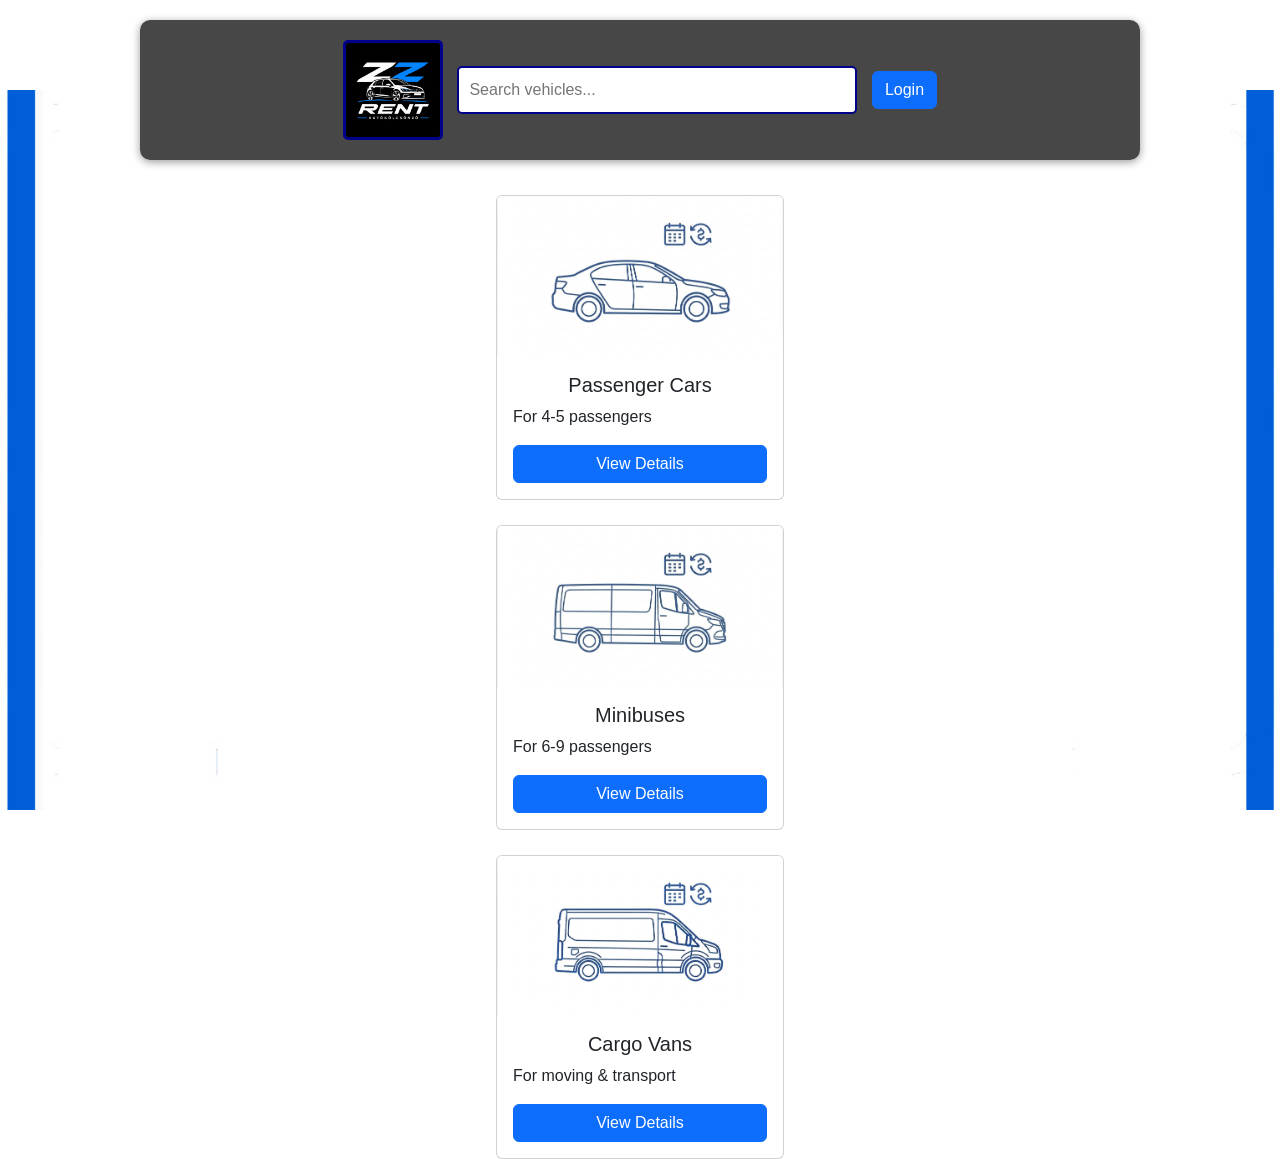
==== ZZRentWeb/index.html @ ddbfa610 "Add files via upload" ====
<!DOCTYPE html>
<html lang="hu">
<head>
    <meta charset="UTF-8">
    <meta name="viewport" content="width=device-width, initial-scale=1.0">
    <link href="https://cdn.jsdelivr.net/npm/bootstrap@5.0.2/dist/css/bootstrap.min.css" rel="stylesheet" integrity="sha384-EVSTQN3/azprG1Anm3QDgpJLIm9Nao0Yz1ztcQTwFspd3yD65VohhpuuCOmLASjC" crossorigin="anonymous">
    <script src="https://cdn.jsdelivr.net/npm/bootstrap@5.0.2/dist/js/bootstrap.bundle.min.js" integrity="sha384-MrcW6ZMFYlzcLA8Nl+NtUVF0sA7MsXsP1UyJoMp4YLEuNSfAP+JcXn/tWtIaxVXM" crossorigin="anonymous"></script>
    <link rel="stylesheet" href="css/fooldal.css">
    <title>ZZRent</title>
</head>
<body>
    <div class="felso">
        <img src="img/logo.jpeg" id="logo" alt="ZZRent Logo">
        <input type="text" id="searchBar" class="search-box" placeholder="Search vehicles..." onkeyup="renderProducts()">
        <button type="button" id="loginbutton" class="btn btn-primary">Login</button>
    </div>
    <div class="tartalom" id="carContainer">
        <div class="card car-card" style="width: 18rem;">
            <img src="img/szemelyicon.jpg" class="card-img-top" alt="Passenger Cars">
            <div class="card-body d-flex flex-column">
                <h5 class="card-title">Passenger Cars</h5>
                <p class="card-text">For 4-5 passengers</p>
                <a href="#" class="btn btn-primary mt-auto">View Details</a>
            </div>
        </div>
    </div>
    <div class="tartalom" id="carContainer">
        <div class="card car-card" style="width: 18rem;">
            <img src="img/kisbuszWeb.jpg" class="card-img-top" alt="Minibuses">
            <div class="card-body d-flex flex-column">
                <h5 class="card-title">Minibuses</h5>
                <p class="card-text">For 6-9 passengers</p>
                <a href="#" class="btn btn-primary mt-auto">View Details</a>
            </div>
        </div>
    </div>
    <div class="tartalom" id="carContainer">
        <div class="card car-card" style="width: 18rem;">
            <img src="img/van.jpg" class="card-img-top" alt="Cargo Vans">
            <div class="card-body d-flex flex-column">
                <h5 class="card-title">Cargo Vans</h5>
                <p class="card-text">For moving & transport</p>
                <a href="#" class="btn btn-primary mt-auto">View Details</a>
            </div>
        </div>
    </div>
    <script src="js/fooldal.js"></script>
</body>
</html>
---- ZZRentWeb/css/fooldal.css ----
body {
    font-family: Arial, sans-serif;
    margin: 0;
    min-height: 100vh;
    background-image: url("../img/background.jpg");
    background-size: 100%;
    background-position: center;
    background-repeat: no-repeat;
    background-attachment: fixed;
    display: flex;
    flex-direction: column;
    box-sizing: border-box;
}

.felso {
    background-color: rgba(51, 51, 51, 0.9);
    border-radius: 10px;
    box-shadow: 0 2px 8px rgba(0,0,0,0.4);
    text-align: center;
    padding: 15px 10px;
    width: 90%;
    max-width: 1000px;
    margin: 20px auto 10px auto; 
    box-sizing: border-box;
}

#logo {
    border-radius: 5px;
    border: 3px solid darkblue;
    max-width: 100px;
    width: 20%;
    min-width: 50px;
    height: auto;
    display: inline-block;
    vertical-align: middle;
    margin: 5px;
}

.search-box {
    padding: 10px;
    width: 60%;
    max-width: 400px;
    border-radius: 5px;
    border: 2px solid darkblue;
    display: inline-block;
    vertical-align: middle;
    margin: 5px;
}

#loginbutton {
    text-align: center;
    display: inline-block;
    vertical-align: middle;
    margin: 5px;
}

.card-title {
    text-align: center;
}

.tartalom {
    display: flex;
    flex-wrap: wrap;
    justify-content: center;
    align-items: stretch;
    gap: 20px;
    width: 90%;
    max-width: 1000px;
    margin: 0 auto;
    padding-top: 25px;
    box-sizing: border-box;
}
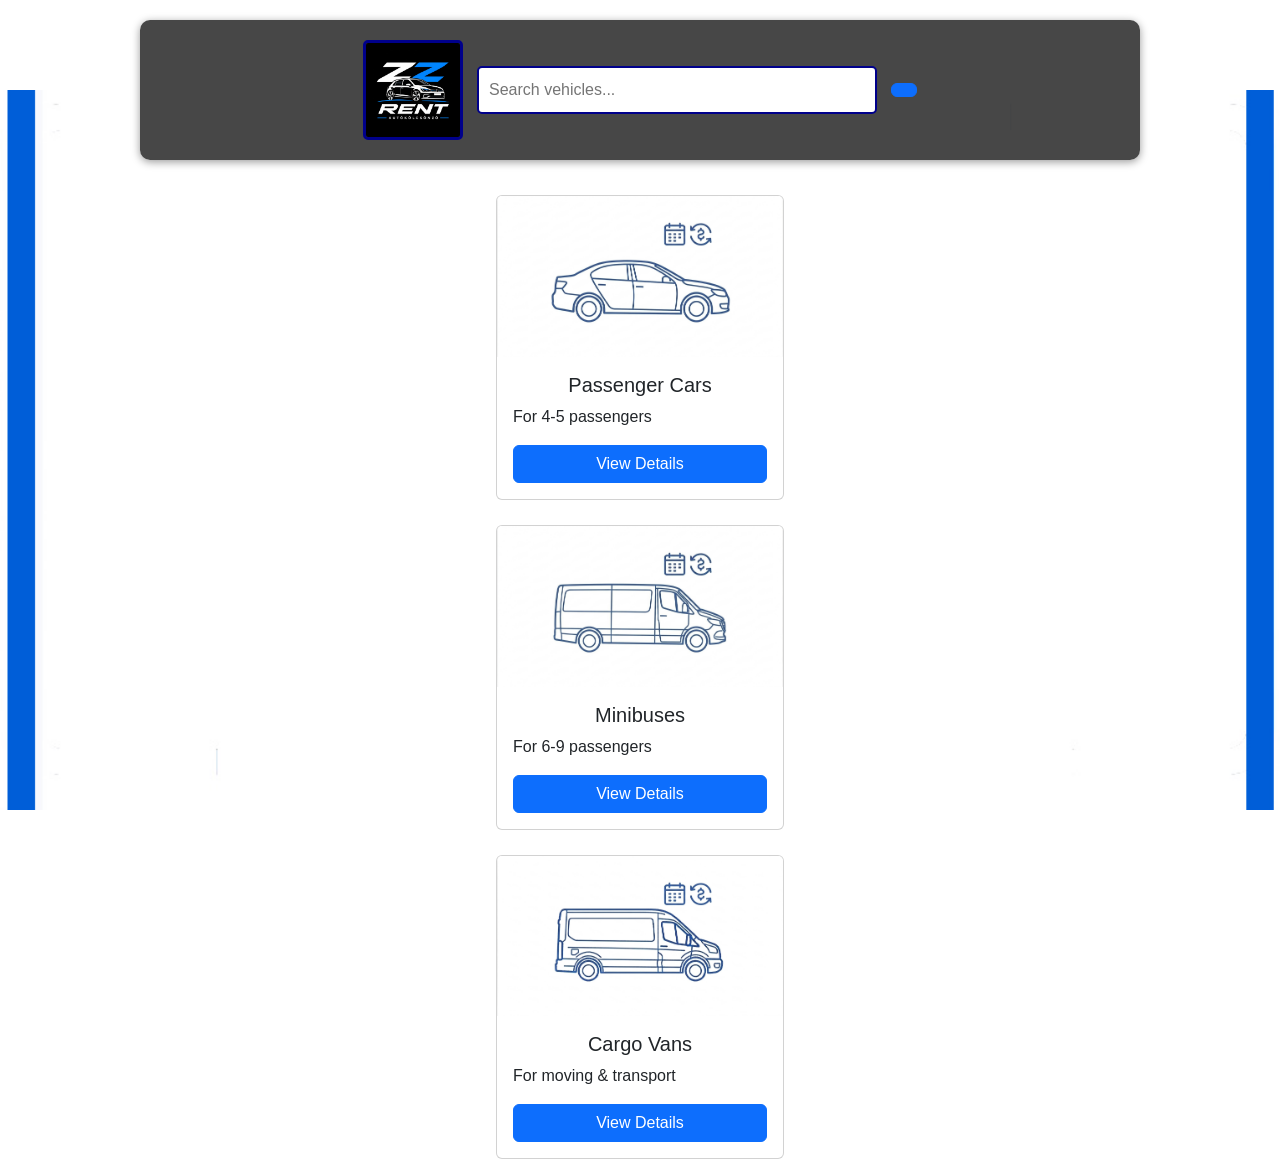
==== commit 42e5e92b: "Update index.html" ====
--- a/ZZRentWeb/index.html
+++ b/ZZRentWeb/index.html
@@ -12,7 +12,7 @@
     <div class="felso">
         <img src="img/logo.jpeg" id="logo" alt="ZZRent Logo">
         <input type="text" id="searchBar" class="search-box" placeholder="Search vehicles..." onkeyup="renderProducts()">
-        <button type="button" id="loginbutton" class="btn btn-primary">Login</button>
+        <button type="button" id="loginbutton" class="btn btn-primary" data-bs-toggle="modal" data-bs-target="#authModal">
     </div>
     <div class="tartalom" id="carContainer">
         <div class="card car-card" style="width: 18rem;">
@@ -44,6 +44,59 @@
             </div>
         </div>
     </div>
+    <!-- Bejelentkezés/Login bootstrap5-->
+    <div class="modal fade" id="authModal" tabindex="-1" aria-labelledby="authModalLabel" aria-hidden="true">
+        <div class="modal-dialog modal-dialog-centered">
+            <div class="modal-content glass-modal text-white">
+                <div class="modal-header border-0 pb-0">
+                    <ul class="nav nav-tabs border-0 w-100" id="authTab" role="tablist">
+                        <li class="nav-item flex-fill text-center" role="presentation">
+                            <button class="nav-link active fw-bold text-white w-100" id="login-tab" data-bs-toggle="tab" data-bs-target="#login-panel" type="button" role="tab" aria-controls="login-panel" aria-selected="true">Bejelentkezés</button>
+                        </li>
+                        <li class="nav-item flex-fill text-center" role="presentation">
+                            <button class="nav-link fw-bold text-white w-100" id="register-tab" data-bs-toggle="tab" data-bs-target="#register-panel" type="button" role="tab" aria-controls="register-panel" aria-selected="false">Regisztráció</button>
+                        </li>
+                    </ul>
+                    <button type="button" class="btn-close btn-close-white" data-bs-dismiss="modal" aria-label="Close"></button>
+                </div>
+                <div class="modal-body p-4">
+                    <div class="tab-content" id="authTabContent">
+                        <div class="tab-pane fade show active" id="login-panel" role="tabpanel" aria-labelledby="login-tab">
+                            <form id="loginForm">
+                                <div class="mb-3">
+                                    <label for="loginEmail" class="form-label">E-mail cím</label>
+                                    <input type="email" class="form-control" id="loginEmail" placeholder="nev@example.com" required>
+                                </div>
+                                <div class="mb-3">
+                                    <label for="loginPassword" class="form-label">Jelszó</label>
+                                    <input type="password" class="form-control" id="loginPassword" placeholder="••••••••" required>
+                                </div>
+                                <button type="submit" class="btn btn-primary w-100">Belépés</button>
+                            </form>
+                        </div>
+                        <div class="tab-pane fade" id="register-panel" role="tabpanel" aria-labelledby="register-tab">
+                            <form id="registerForm">
+                                <div class="mb-3">
+                                    <label for="regName" class="form-label">Teljes név</label>
+                                    <input type="text" class="form-control" id="regName" placeholder="Gipsz Jakab" required>
+                                </div>
+                                <div class="mb-3">
+                                    <label for="regEmail" class="form-label">E-mail cím</label>
+                                    <input type="email" class="form-control" id="regEmail" placeholder="nev@example.com" required>
+                                </div>
+                                <div class="mb-3">
+                                    <label for="regPassword" class="form-label">Jelszó</label>
+                                    <input type="password" class="form-control" id="regPassword" placeholder="A legalább 8 karakter" required>
+                                </div>
+                                <button type="submit" class="btn btn-success w-100">Regisztráció</button>
+                            </form>
+                        </div>
+                    </div>
+                </div>
+            </div>
+        </div>
+    </div>
+    <script src="https://cdn.jsdelivr.net/npm/bootstrap@5.0.2/dist/js/bootstrap.bundle.min.js" integrity="sha384-MrcW6ZMFYlzcLA8Nl+NtUVF0sA7MsXsP1UyJoMp4YLEuNSfAP+JcXn/tWtIaxVXM" crossorigin="anonymous"></script>
     <script src="js/fooldal.js"></script>
 </body>
-</html>+</html>
--- a/ZZRentWeb/css/fooldal.css
+++ b/ZZRentWeb/css/fooldal.css
@@ -69,4 +69,7 @@
     margin: 0 auto;
     padding-top: 25px;
     box-sizing: border-box;
-}+}
+#authModal * {
+    color: black !important;
+}
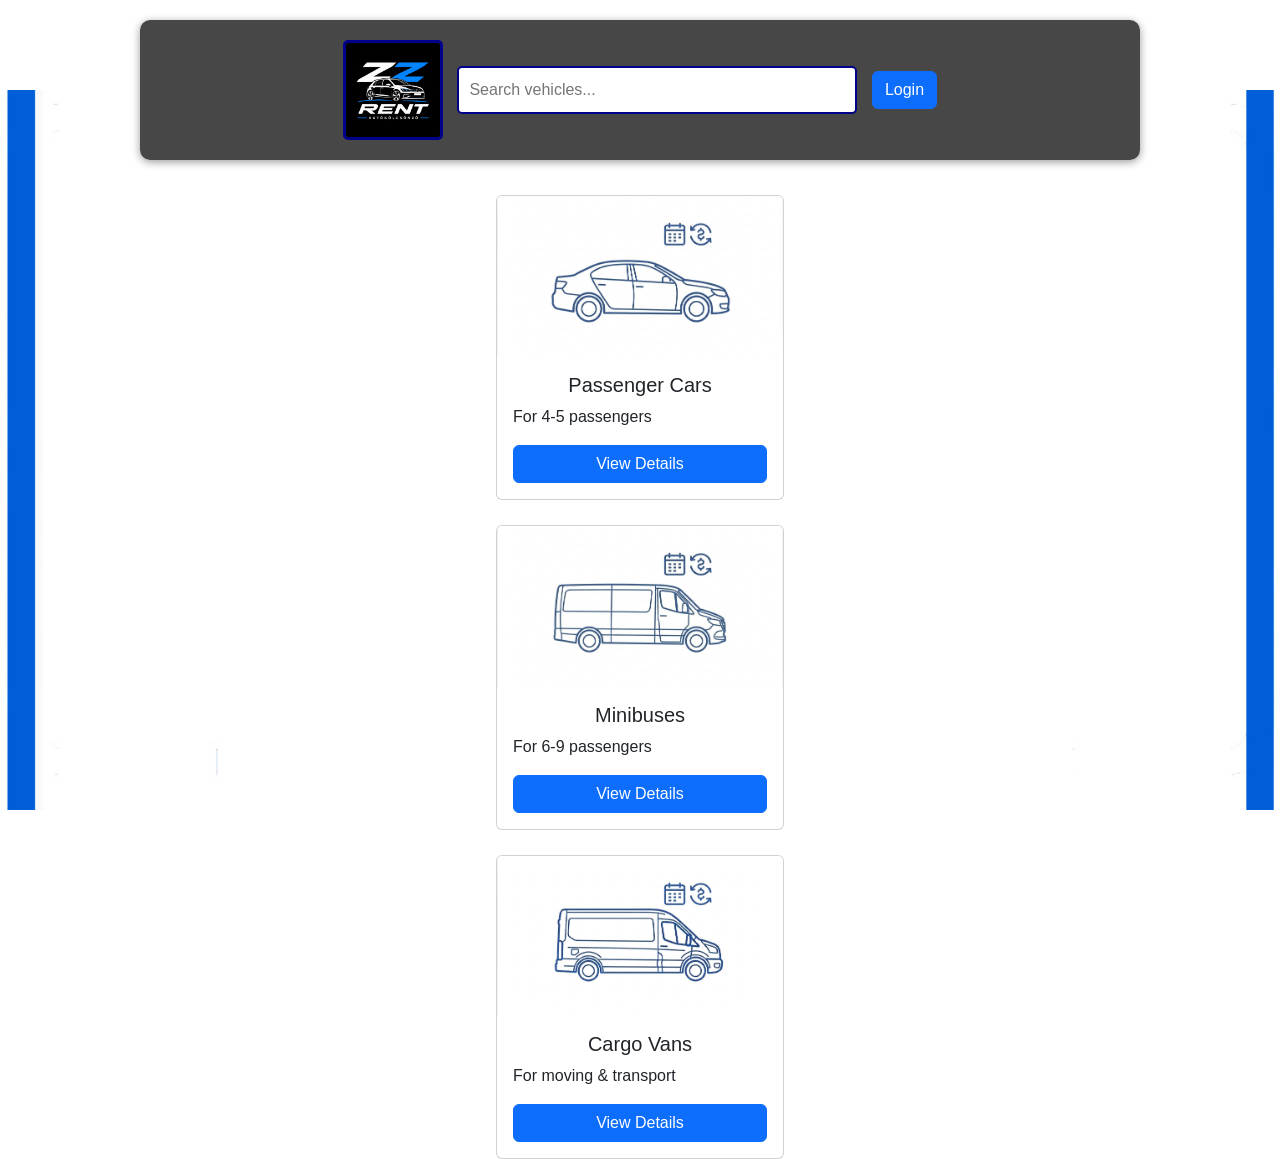
==== commit 4ae57170: "Update index.html" ====
--- a/ZZRentWeb/index.html
+++ b/ZZRentWeb/index.html
@@ -12,7 +12,8 @@
     <div class="felso">
         <img src="img/logo.jpeg" id="logo" alt="ZZRent Logo">
         <input type="text" id="searchBar" class="search-box" placeholder="Search vehicles..." onkeyup="renderProducts()">
-        <button type="button" id="loginbutton" class="btn btn-primary" data-bs-toggle="modal" data-bs-target="#authModal">
+        <button type="button" id="loginbutton" class="btn btn-primary" data-bs-toggle="modal" data-bs-target="#authModal">Login
+        </button>
     </div>
     <div class="tartalom" id="carContainer">
         <div class="card car-card" style="width: 18rem;">
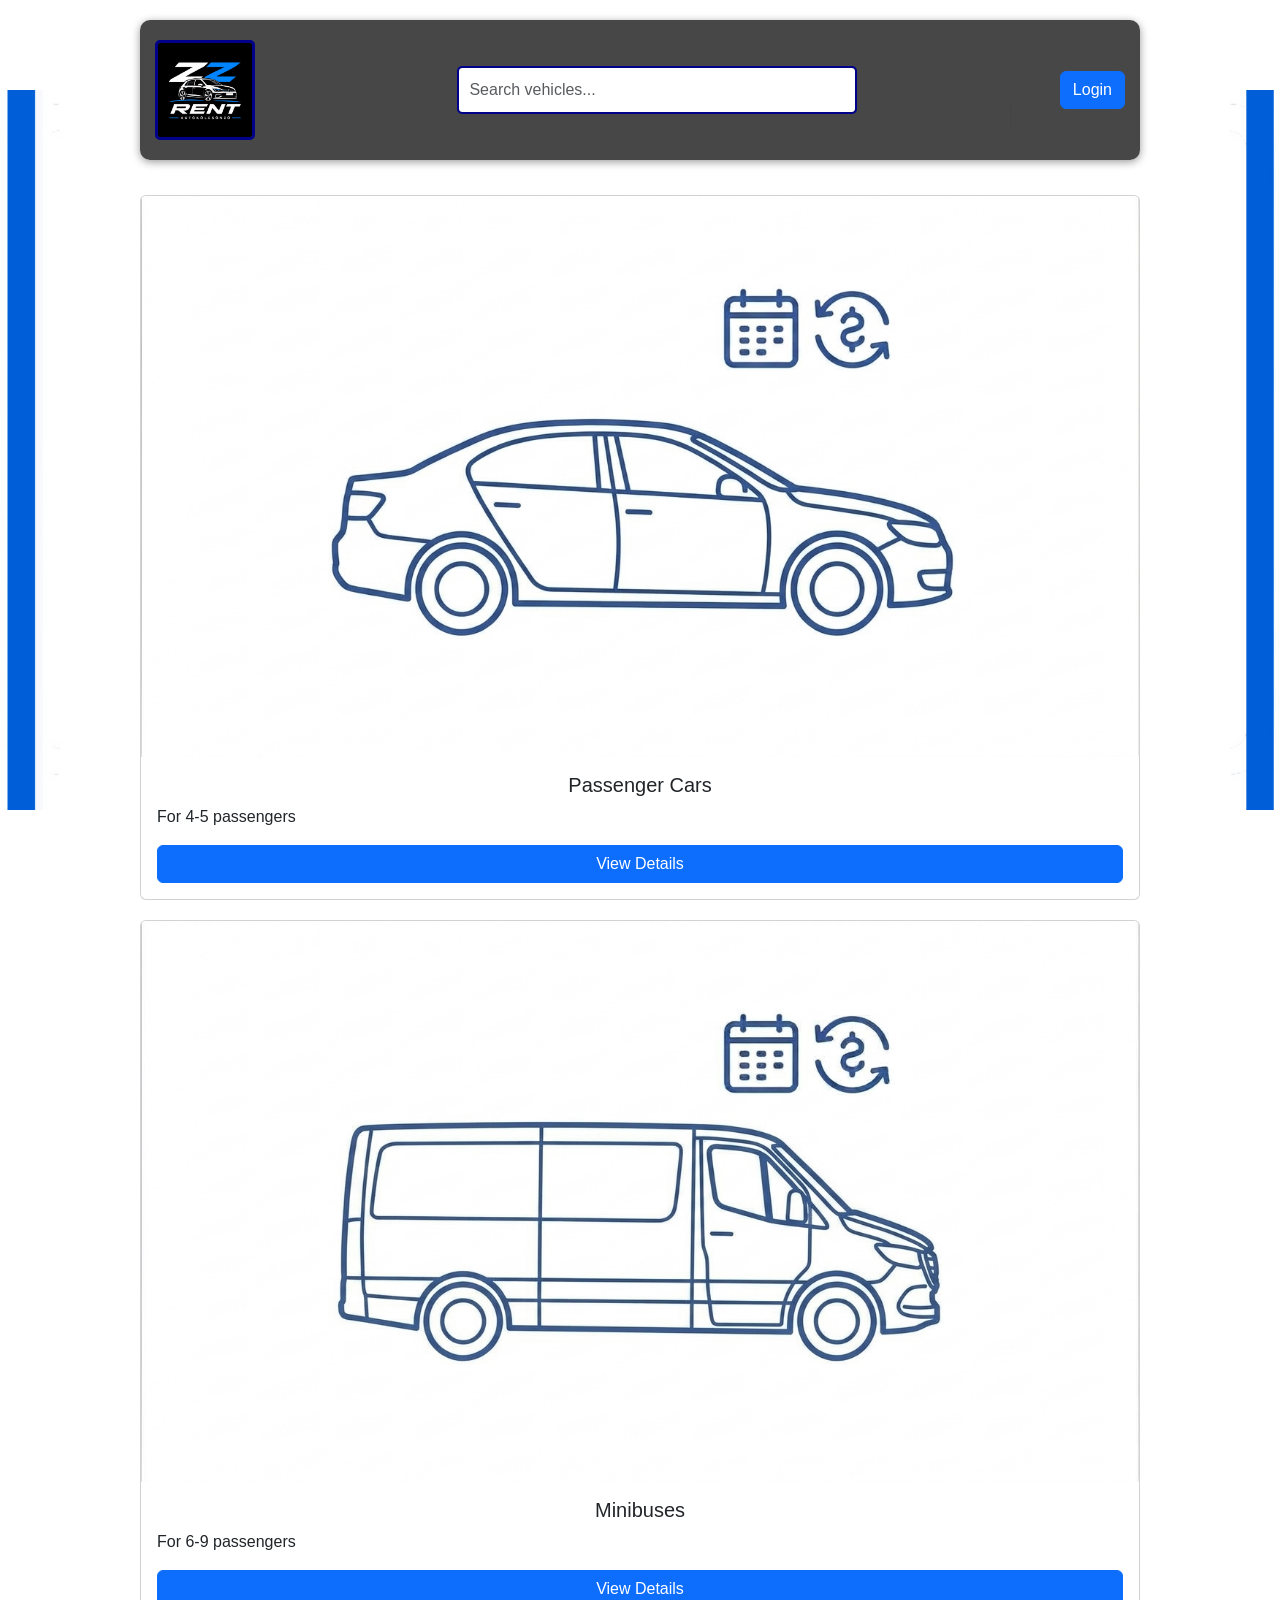
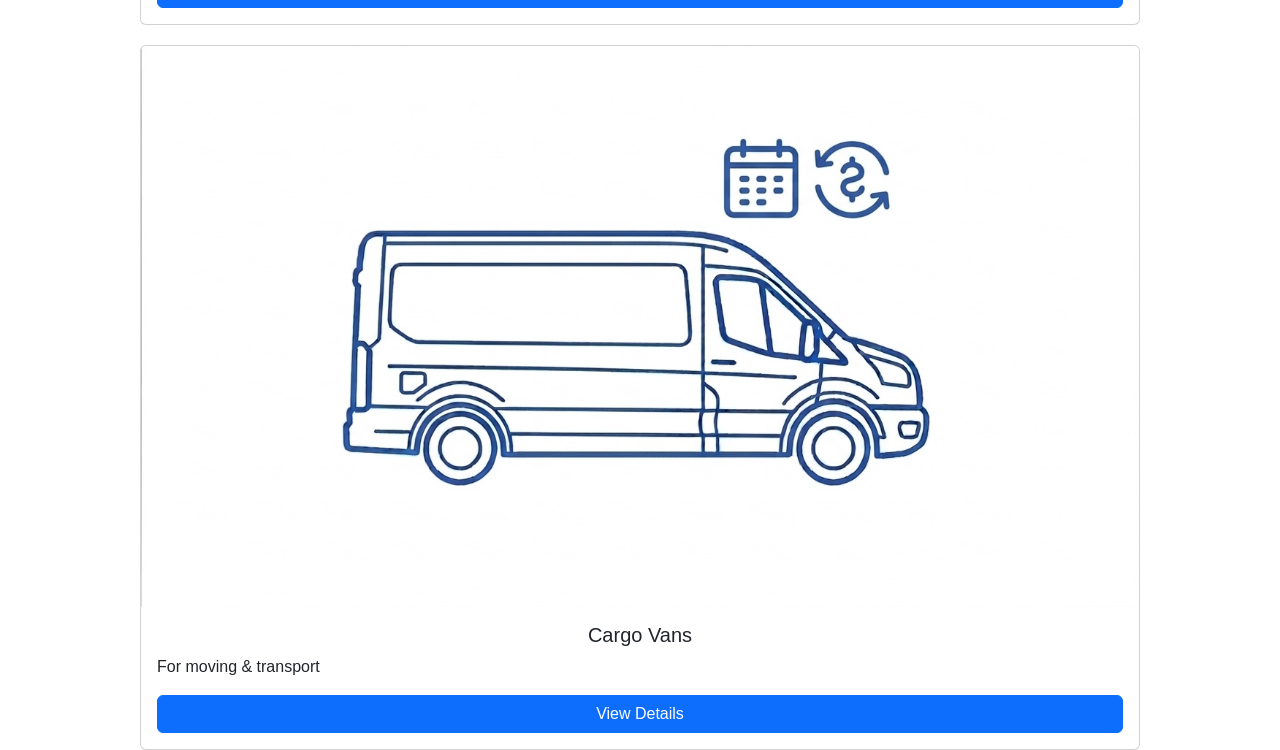
==== commit 0d864c23: "Add files via upload" ====
--- a/ZZRentWeb/index.html
+++ b/ZZRentWeb/index.html
@@ -4,19 +4,21 @@
     <meta charset="UTF-8">
     <meta name="viewport" content="width=device-width, initial-scale=1.0">
     <link href="https://cdn.jsdelivr.net/npm/bootstrap@5.0.2/dist/css/bootstrap.min.css" rel="stylesheet" integrity="sha384-EVSTQN3/azprG1Anm3QDgpJLIm9Nao0Yz1ztcQTwFspd3yD65VohhpuuCOmLASjC" crossorigin="anonymous">
-    <script src="https://cdn.jsdelivr.net/npm/bootstrap@5.0.2/dist/js/bootstrap.bundle.min.js" integrity="sha384-MrcW6ZMFYlzcLA8Nl+NtUVF0sA7MsXsP1UyJoMp4YLEuNSfAP+JcXn/tWtIaxVXM" crossorigin="anonymous"></script>
     <link rel="stylesheet" href="css/fooldal.css">
     <title>ZZRent</title>
 </head>
 <body>
-    <div class="felso">
+
+    <header class="felso">
+    <div class="d-flex flex-column flex-sm-row align-items-center justify-content-between gap-3 w-100">
         <img src="img/logo.jpeg" id="logo" alt="ZZRent Logo">
-        <input type="text" id="searchBar" class="search-box" placeholder="Search vehicles..." onkeyup="renderProducts()">
-        <button type="button" id="loginbutton" class="btn btn-primary" data-bs-toggle="modal" data-bs-target="#authModal">Login
-        </button>
+        <input type="text" id="searchBar" class="search-box form-control" placeholder="Search vehicles..." onkeyup="renderProducts()">
+        <button type="button" id="loginbutton" class="btn btn-primary" data-bs-toggle="modal" data-bs-target="#authModal">Login</button>
     </div>
-    <div class="tartalom" id="carContainer">
-        <div class="card car-card" style="width: 18rem;">
+</header>
+
+    <main class="tartalom" id="carContainer">
+        <div class="card car-card">
             <img src="img/szemelyicon.jpg" class="card-img-top" alt="Passenger Cars">
             <div class="card-body d-flex flex-column">
                 <h5 class="card-title">Passenger Cars</h5>
@@ -24,9 +26,8 @@
                 <a href="#" class="btn btn-primary mt-auto">View Details</a>
             </div>
         </div>
-    </div>
-    <div class="tartalom" id="carContainer">
-        <div class="card car-card" style="width: 18rem;">
+
+        <div class="card car-card">
             <img src="img/kisbuszWeb.jpg" class="card-img-top" alt="Minibuses">
             <div class="card-body d-flex flex-column">
                 <h5 class="card-title">Minibuses</h5>
@@ -34,9 +35,8 @@
                 <a href="#" class="btn btn-primary mt-auto">View Details</a>
             </div>
         </div>
-    </div>
-    <div class="tartalom" id="carContainer">
-        <div class="card car-card" style="width: 18rem;">
+
+        <div class="card car-card">
             <img src="img/van.jpg" class="card-img-top" alt="Cargo Vans">
             <div class="card-body d-flex flex-column">
                 <h5 class="card-title">Cargo Vans</h5>
@@ -44,8 +44,8 @@
                 <a href="#" class="btn btn-primary mt-auto">View Details</a>
             </div>
         </div>
-    </div>
-    <!-- Bejelentkezés/Login bootstrap5-->
+    </main>
+
     <div class="modal fade" id="authModal" tabindex="-1" aria-labelledby="authModalLabel" aria-hidden="true">
         <div class="modal-dialog modal-dialog-centered">
             <div class="modal-content glass-modal text-white">
@@ -97,7 +97,8 @@
             </div>
         </div>
     </div>
+
     <script src="https://cdn.jsdelivr.net/npm/bootstrap@5.0.2/dist/js/bootstrap.bundle.min.js" integrity="sha384-MrcW6ZMFYlzcLA8Nl+NtUVF0sA7MsXsP1UyJoMp4YLEuNSfAP+JcXn/tWtIaxVXM" crossorigin="anonymous"></script>
     <script src="js/fooldal.js"></script>
 </body>
-</html>
+</html>
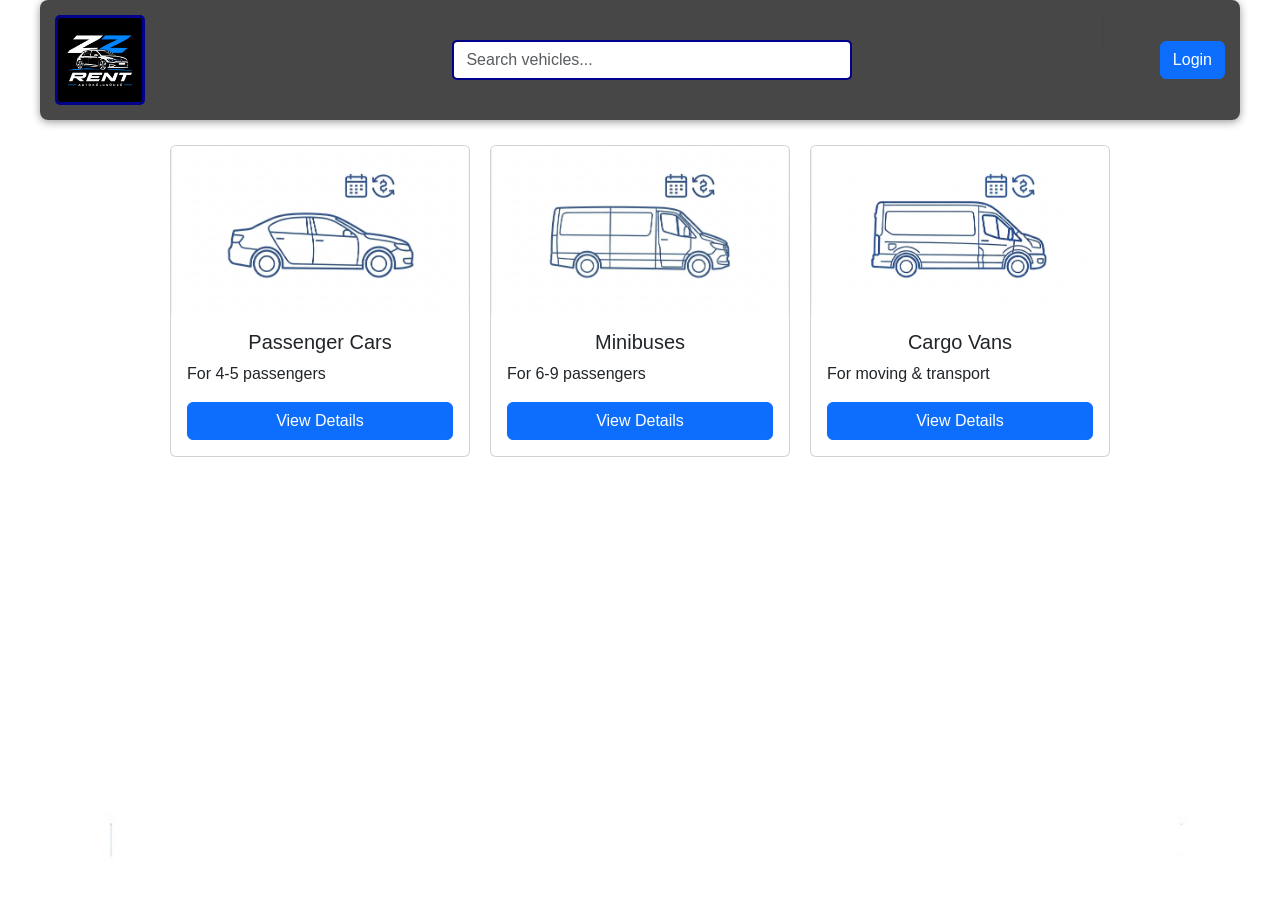
==== commit 65b35ed2: "Add files via upload" ====
--- a/ZZRentWeb/index.html
+++ b/ZZRentWeb/index.html
@@ -5,6 +5,7 @@
     <meta name="viewport" content="width=device-width, initial-scale=1.0">
     <link href="https://cdn.jsdelivr.net/npm/bootstrap@5.0.2/dist/css/bootstrap.min.css" rel="stylesheet" integrity="sha384-EVSTQN3/azprG1Anm3QDgpJLIm9Nao0Yz1ztcQTwFspd3yD65VohhpuuCOmLASjC" crossorigin="anonymous">
     <link rel="stylesheet" href="css/fooldal.css">
+    <link rel="icon" type="image/jpeg" href="img/favicon.jpg">
     <title>ZZRent</title>
 </head>
 <body>
--- a/ZZRentWeb/css/fooldal.css
+++ b/ZZRentWeb/css/fooldal.css
@@ -3,7 +3,7 @@
     margin: 0;
     min-height: 100vh;
     background-image: url("../img/background.jpg");
-    background-size: 100%;
+    background-size: cover;
     background-position: center;
     background-repeat: no-repeat;
     background-attachment: fixed;
@@ -14,50 +14,32 @@
 
 .felso {
     background-color: rgba(51, 51, 51, 0.9);
-    border-radius: 10px;
-    box-shadow: 0 2px 8px rgba(0,0,0,0.4);
-    text-align: center;
-    padding: 15px 10px;
-    width: 90%;
-    max-width: 1000px;
-    margin: 20px auto 10px auto; 
+    border-radius: 8px;
+    box-shadow: 0 2px 8px rgba(0, 0, 0, 0.4);
+    padding: 15px;
+    width: calc(100% - 80px);
+    margin: 0px 0px 0px 40px;
     box-sizing: border-box;
 }
 
 #logo {
     border-radius: 5px;
     border: 3px solid darkblue;
-    max-width: 100px;
-    width: 20%;
-    min-width: 50px;
+    max-width: 90px;
     height: auto;
-    display: inline-block;
-    vertical-align: middle;
-    margin: 5px;
 }
 
 .search-box {
-    padding: 10px;
-    width: 60%;
     max-width: 400px;
     border-radius: 5px;
     border: 2px solid darkblue;
-    display: inline-block;
-    vertical-align: middle;
-    margin: 5px;
 }
 
 #loginbutton {
-    text-align: center;
-    display: inline-block;
-    vertical-align: middle;
-    margin: 5px;
+    white-space: nowrap;
 }
 
-.card-title {
-    text-align: center;
-}
-
+/* Kártyák tárolója */
 .tartalom {
     display: flex;
     flex-wrap: wrap;
@@ -67,9 +49,23 @@
     width: 90%;
     max-width: 1000px;
     margin: 0 auto;
-    padding-top: 25px;
+    padding: 25px 0;
     box-sizing: border-box;
 }
+
+.car-card {
+    width: 100%;
+    max-width: 300px;
+}
+
+.card-title {
+    text-align: center;
+}
+
 #authModal * {
     color: black !important;
 }
+
+#authModal .nav-link.active {
+    color: #0d6efd !important;
+}
